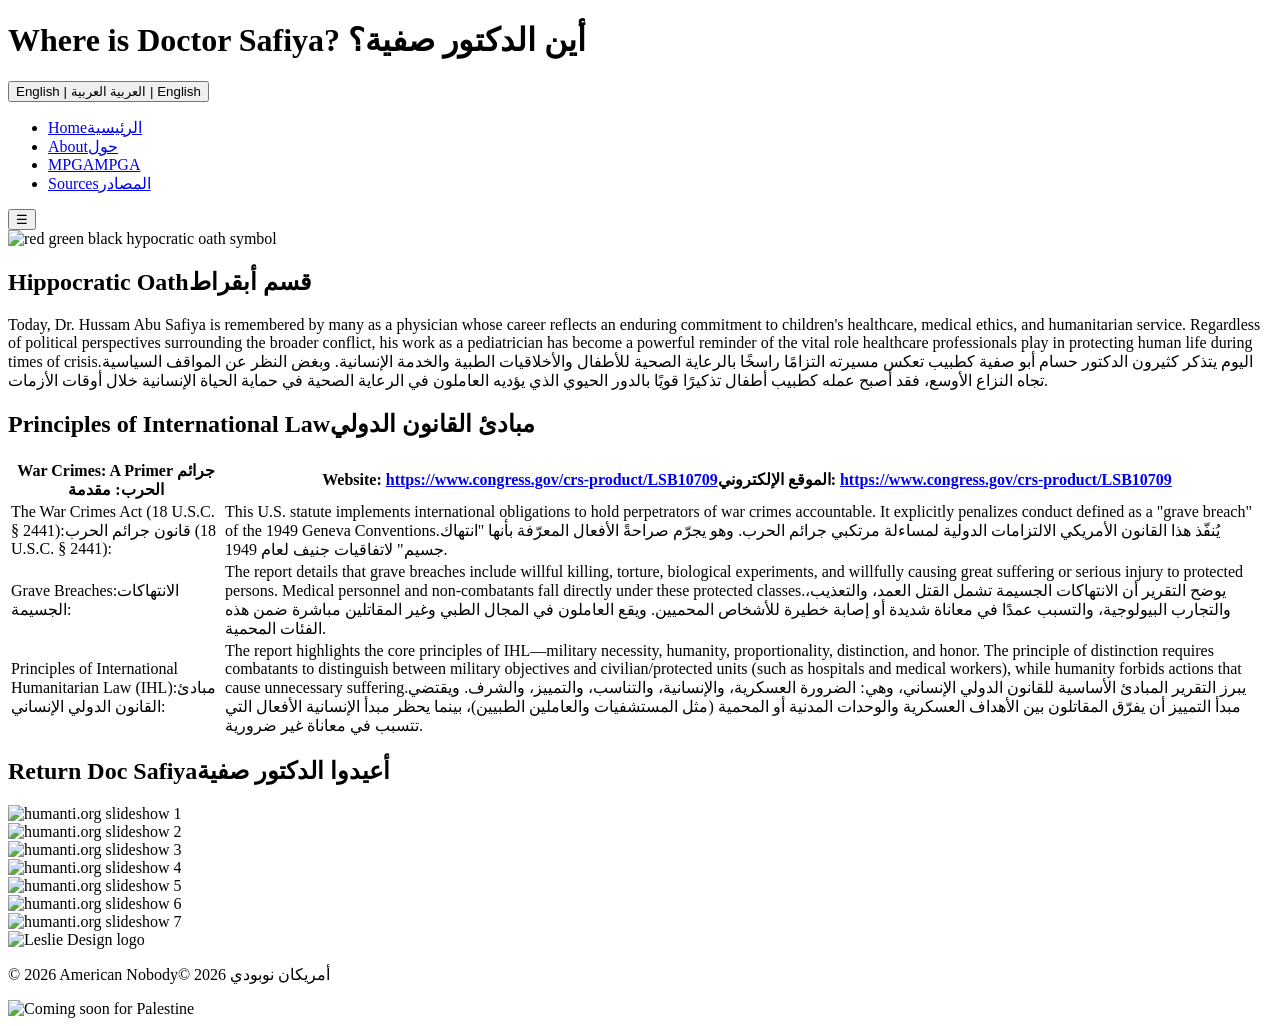
==== hobby.html @ 0770b1d5 "Create hobby.html adding hobby" ====
<!--Author: Leslie Brockman
    Date: O7/27/2026
    Biosite Hobby Page-->

<!DOCTYPE html> 
<html lang="en">
<head>
    <meta charset="UTF-8">
    <meta name="viewport" content="width=device-width, initial-scale=1.0">
    <title>Biosite-Hobby</title>
    <link rel="stylesheet" href="https://fonts.googleapis.com/css2?family=Amiri:wght@400;700&family=Merriweather:wght@400;700;900&family=Source+Sans+3:wght@300;400;600;700&display=swap">
    <link rel="stylesheet" href="styles/styles.css">
    <script src="js/main.js" defer></script>
</head>

<body>
<!-- Nav a links will be styled as buttons in the CSS -->
<header>
    <h1>
        <span class="lang-en">Where is Doctor Safiya?</span>
        <span class="lang-ar hidden">أين الدكتور صفية؟</span>
    </h1>
<!--This is the bilingual toggle button that will be used to switch between English and Arabic, js will be added for functionality-->
    <div class="language-toggle">
                <button id="lang-toggle" class="lang-toggle" aria-label="Toggle language" data-label-en="Toggle language" data-label-ar="تبديل اللغة">
                    <span class="lang-en">English | العربية</span>
                    <span class="lang-ar hidden">العربية | English</span>
                </button>
    </div>
    <nav>
        <ul class ="link-nav">
            <li><a class="active" href="index.html"><span class="lang-en">Home</span><span class="lang-ar hidden">الرئيسية</span></a></li>
            <li><a href="about.html"><span class="lang-en">About</span><span class="lang-ar hidden">حول</span></a></li>
            <li><a href="https://american-nobody999.github.io/One-match"><span class="lang-en">MPGA</span><span class="lang-ar hidden">MPGA</span></a></li>
            <li><a href="hobby.html"><span class="lang-en">Sources</span><span class="lang-ar hidden">المصادر</span></a></li>
        </ul>
<!-- Hamburger for Mobile DO NOT TOUCH THIS!!!!! EVER!-->
            <button id="menu-toggle" class="menu-toggle" aria-label="Toggle navigation" data-label-en="Toggle navigation" data-label-ar="تبديل التنقل" aria-expanded="false">
                ☰
            </button>
    </nav>
</header>
<main>
    <section class="main-content">
        <div class="hero-image">
            <img src="images/14.png" alt="red green black hypocratic oath symbol">
        </div>
        <div class="main-text">
            <h2><span class="lang-en">Hippocratic Oath</span><span class="lang-ar hidden">قسم أبقراط</span></h2>
            <p><span class="lang-en">Today, Dr. Hussam Abu Safiya is remembered by many as a physician whose career reflects an enduring commitment to children's healthcare, medical ethics, and humanitarian service. Regardless of political perspectives surrounding the broader conflict, his work as a pediatrician has become a powerful reminder of the vital role healthcare professionals play in protecting human life during times of crisis.</span><span class="lang-ar hidden">اليوم يتذكر كثيرون الدكتور حسام أبو صفية كطبيب تعكس مسيرته التزامًا راسخًا بالرعاية الصحية للأطفال والأخلاقيات الطبية والخدمة الإنسانية. وبغض النظر عن المواقف السياسية تجاه النزاع الأوسع، فقد أصبح عمله كطبيب أطفال تذكيرًا قويًا بالدور الحيوي الذي يؤديه العاملون في الرعاية الصحية في حماية الحياة الإنسانية خلال أوقات الأزمات.</span></p>
        </div>
    </section>
 <section class="hobby-table">
    <h2><span class="lang-en">Principles of International Law</span><span class="lang-ar hidden">مبادئ القانون الدولي</span></h2>
    <table>
        <tr>
            <th><span class="lang-en">War Crimes: A Primer </span><span class="lang-ar hidden">جرائم الحرب: مقدمة</span></th>
            <th><span class="lang-en">Website: <a href="https://www.congress.gov/crs-product/LSB10709" target="_blank" rel="noopener noreferrer">https://www.congress.gov/crs-product/LSB10709</a></span><span class="lang-ar hidden">الموقع الإلكتروني: <a href="https://www.congress.gov/crs-product/LSB10709" target="_blank" rel="noopener noreferrer">https://www.congress.gov/crs-product/LSB10709</a></span></th>
        </tr>
        <tr>
            <td><span class="lang-en">The War Crimes Act (18 U.S.C. § 2441):</span><span class="lang-ar hidden">قانون جرائم الحرب (18 U.S.C. § 2441):</span></td>
            <td>
                    <span class="lang-en">This U.S. statute implements international obligations to hold perpetrators of war crimes accountable. It explicitly penalizes conduct defined as a "grave breach" of the 1949 Geneva Conventions.</span><span class="lang-ar hidden">يُنفّذ هذا القانون الأمريكي الالتزامات الدولية لمساءلة مرتكبي جرائم الحرب. وهو يجرّم صراحةً الأفعال المعرّفة بأنها "انتهاك جسيم" لاتفاقيات جنيف لعام 1949.</span>
            </td>
        </tr>
        <tr>
            <td><span class="lang-en">Grave Breaches:</span><span class="lang-ar hidden">الانتهاكات الجسيمة:</span></td>
            <td>
                
                    <span class="lang-en">The report details that grave breaches include willful killing, torture, biological experiments, and willfully causing great suffering or serious injury to protected persons. Medical personnel and non-combatants fall directly under these protected classes.</span><span class="lang-ar hidden">يوضح التقرير أن الانتهاكات الجسيمة تشمل القتل العمد، والتعذيب، والتجارب البيولوجية، والتسبب عمدًا في معاناة شديدة أو إصابة خطيرة للأشخاص المحميين. ويقع العاملون في المجال الطبي وغير المقاتلين مباشرة ضمن هذه الفئات المحمية.</span>
            </td>
        </tr>
         <tr>
            <td><span class="lang-en">Principles of International Humanitarian Law (IHL):</span><span class="lang-ar hidden">مبادئ القانون الدولي الإنساني:</span></td>
            <td>
                
                    <span class="lang-en">The report highlights the core principles of IHL—military necessity, humanity, proportionality, distinction, and honor. The principle of distinction requires combatants to distinguish between military objectives and civilian/protected units (such as hospitals and medical workers), while humanity forbids actions that cause unnecessary suffering.</span><span class="lang-ar hidden">يبرز التقرير المبادئ الأساسية للقانون الدولي الإنساني، وهي: الضرورة العسكرية، والإنسانية، والتناسب، والتمييز، والشرف. ويقتضي مبدأ التمييز أن يفرّق المقاتلون بين الأهداف العسكرية والوحدات المدنية أو المحمية (مثل المستشفيات والعاملين الطبيين)، بينما يحظر مبدأ الإنسانية الأفعال التي تتسبب في معاناة غير ضرورية.</span>
            </td>
        </tr>
    </table>
</section>
<section class="gallery-content">
    <h2><span class="lang-en">Return Doc Safiya</span><span class="lang-ar hidden">أعيدوا الدكتور صفية</span></h2>
    <div class="scrolling-gallery">
        <div class="gallery-item">
            <img src="images/15.jpg" alt="humanti.org slideshow 1">
        </div>
        <div class="gallery-item">
            <img src="images/16.jpg" alt="humanti.org slideshow 2">
        </div>
        <div class="gallery-item">
            <img src="images/17.jpg" alt="humanti.org slideshow 3">
        </div>
        <div class="gallery-item">
            <img src="images/18.jpg" alt="humanti.org slideshow 4">
        </div>
        <div class="gallery-item">
            <img src="images/19.jpg" alt="humanti.org slideshow 5">
        </div>
        <div class="gallery-item">
            <img src="images/20.jpg" alt="humanti.org slideshow 6">
        </div>
        <div class="gallery-item">
            <img src="images/21.jpg" alt="humanti.org slideshow 7">
        </div>
    </div>
</section>


</main>

<footer>
    <div class="footer-content">
<!--This is the Leslie Design logo-->
    <img src="images/24.png" alt="Leslie Design logo">
    <p><span class="lang-en">&copy; 2026 American Nobody</span><span class="lang-ar hidden">&copy; 2026 أمريكان نوبودي</span></p>
    <img src="images/25.jpg" alt="Coming soon for Palestine">
    </div>
</footer>


</body>
</html>
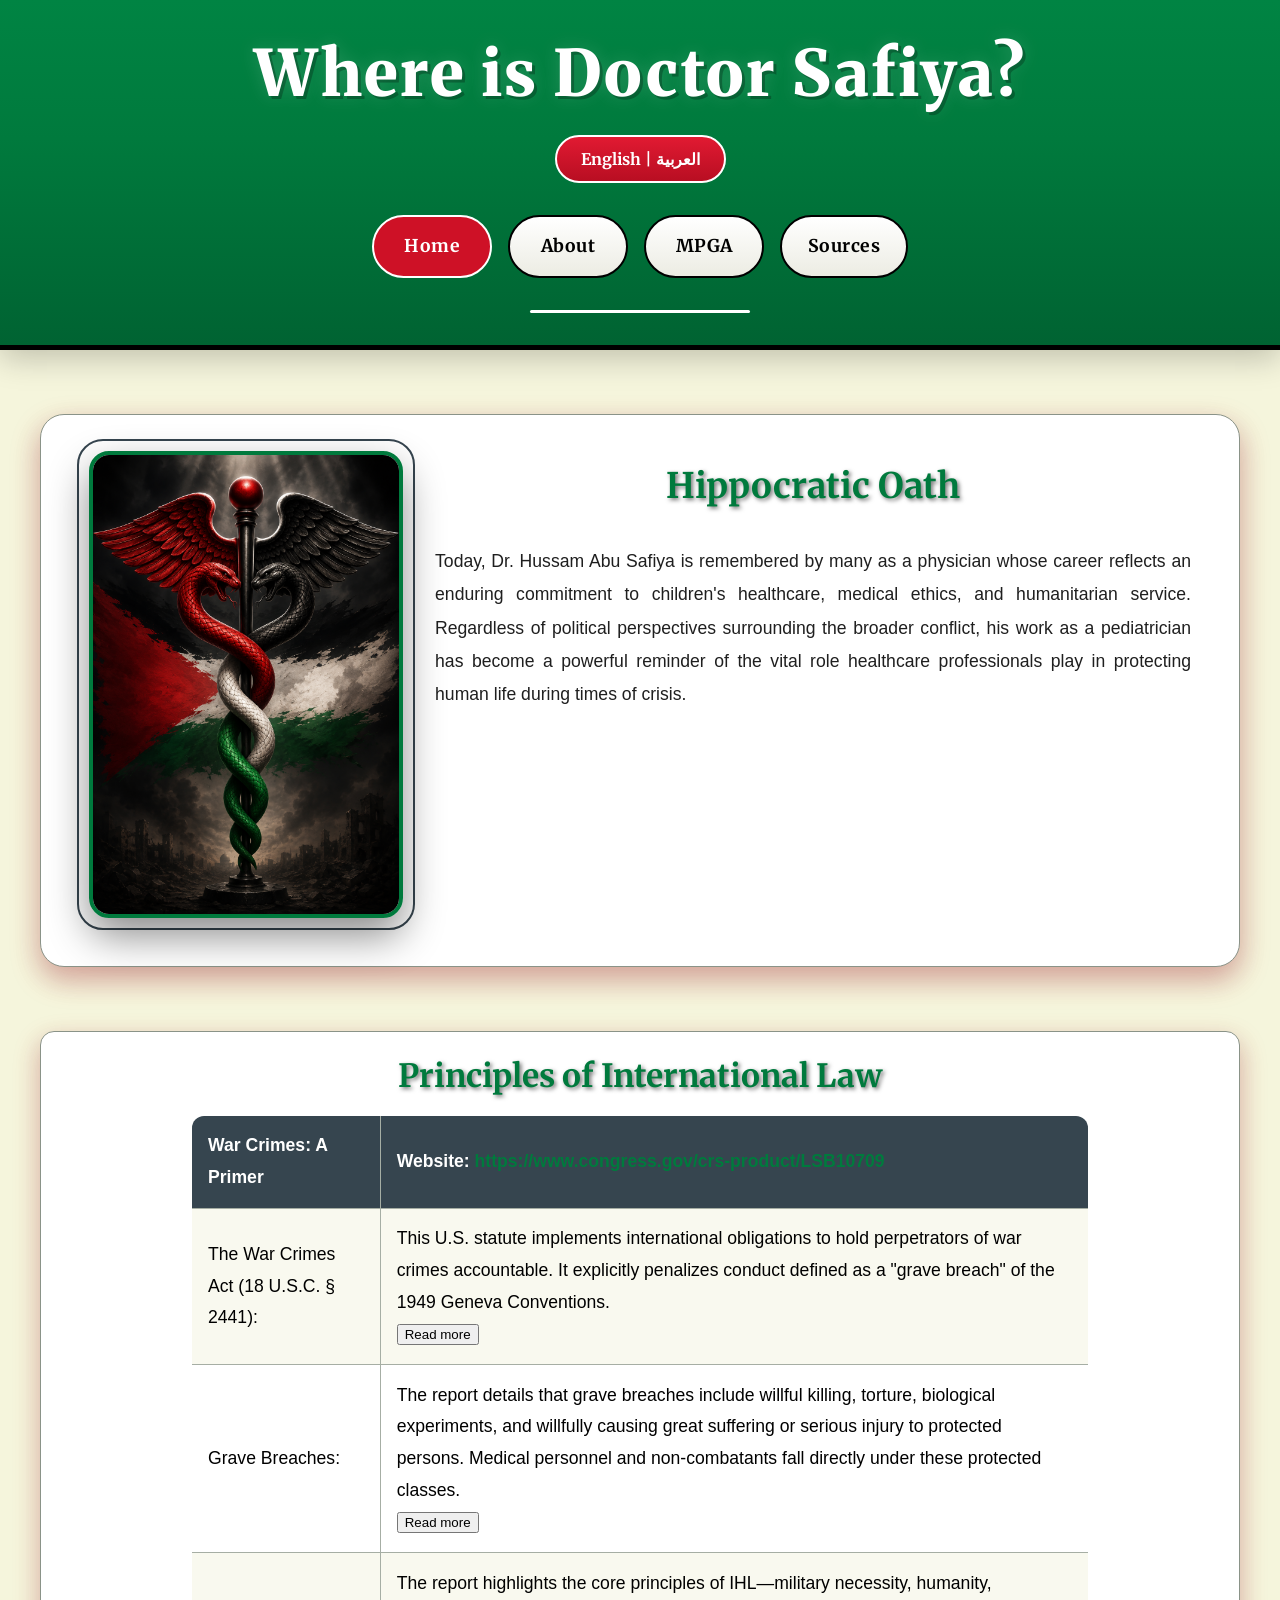
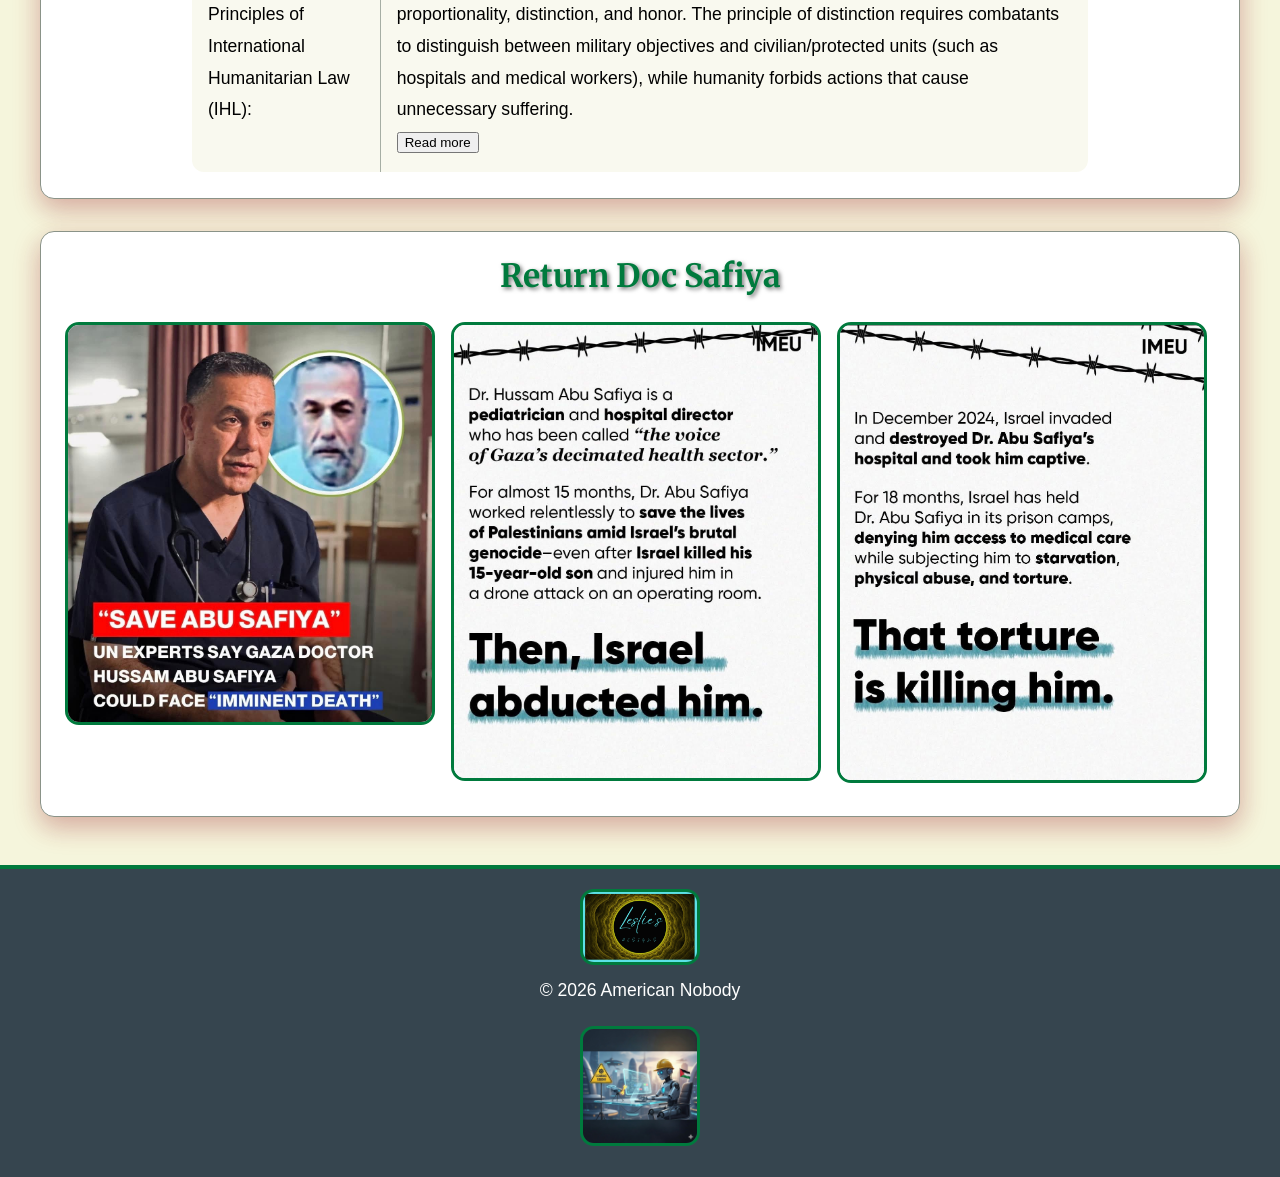
==== commit dd6f3d3f: "Update hobby.html adding table names" ====
--- a/hobby.html
+++ b/hobby.html
@@ -1,4 +1,4 @@
-<!--Author: Leslie Brockman
+<!--Author:Leslie Brockman
     Date: O7/27/2026
     Biosite Hobby Page-->
 
@@ -14,13 +14,13 @@
 </head>
 
 <body>
-<!-- Nav a links will be styled as buttons in the CSS -->
+<!-- Nav a links will be styled as buttons in the css-->
 <header>
     <h1>
         <span class="lang-en">Where is Doctor Safiya?</span>
         <span class="lang-ar hidden">أين الدكتور صفية؟</span>
     </h1>
-<!--This is the bilingual toggle button that will be used to switch between English and Arabic, js will be added for functionality-->
+<!--this is the bilingual toggle button that will be used to switch between English and Arabic, js will be added for functionality-->
     <div class="language-toggle">
                 <button id="lang-toggle" class="lang-toggle" aria-label="Toggle language" data-label-en="Toggle language" data-label-ar="تبديل اللغة">
                     <span class="lang-en">English | العربية</span>
@@ -34,7 +34,7 @@
             <li><a href="https://american-nobody999.github.io/One-match"><span class="lang-en">MPGA</span><span class="lang-ar hidden">MPGA</span></a></li>
             <li><a href="hobby.html"><span class="lang-en">Sources</span><span class="lang-ar hidden">المصادر</span></a></li>
         </ul>
-<!-- Hamburger for Mobile DO NOT TOUCH THIS!!!!! EVER!-->
+<!-- Hamburger for MobileDO NOT TOUCH THIS!!!!! EVER!-->
             <button id="menu-toggle" class="menu-toggle" aria-label="Toggle navigation" data-label-en="Toggle navigation" data-label-ar="تبديل التنقل" aria-expanded="false">
                 ☰
             </button>
@@ -60,24 +60,53 @@
         <tr>
             <td><span class="lang-en">The War Crimes Act (18 U.S.C. § 2441):</span><span class="lang-ar hidden">قانون جرائم الحرب (18 U.S.C. § 2441):</span></td>
             <td>
+                <div class="table-cell-copy is-collapsed" data-read-more-cell>
                     <span class="lang-en">This U.S. statute implements international obligations to hold perpetrators of war crimes accountable. It explicitly penalizes conduct defined as a "grave breach" of the 1949 Geneva Conventions.</span><span class="lang-ar hidden">يُنفّذ هذا القانون الأمريكي الالتزامات الدولية لمساءلة مرتكبي جرائم الحرب. وهو يجرّم صراحةً الأفعال المعرّفة بأنها "انتهاك جسيم" لاتفاقيات جنيف لعام 1949.</span>
+                </div>
+                <button class="table-read-more" type="button" data-read-more-toggle data-more-en="Read more" data-less-en="Show less" data-more-ar="اقرأ المزيد" data-less-ar="عرض أقل" aria-expanded="false">Read more</button>
             </td>
         </tr>
         <tr>
             <td><span class="lang-en">Grave Breaches:</span><span class="lang-ar hidden">الانتهاكات الجسيمة:</span></td>
             <td>
-                
+                <div class="table-cell-copy is-collapsed" data-read-more-cell>
                     <span class="lang-en">The report details that grave breaches include willful killing, torture, biological experiments, and willfully causing great suffering or serious injury to protected persons. Medical personnel and non-combatants fall directly under these protected classes.</span><span class="lang-ar hidden">يوضح التقرير أن الانتهاكات الجسيمة تشمل القتل العمد، والتعذيب، والتجارب البيولوجية، والتسبب عمدًا في معاناة شديدة أو إصابة خطيرة للأشخاص المحميين. ويقع العاملون في المجال الطبي وغير المقاتلين مباشرة ضمن هذه الفئات المحمية.</span>
+                </div>
+                <button class="table-read-more" type="button" data-read-more-toggle data-more-en="Read more" data-less-en="Show less" data-more-ar="اقرأ المزيد" data-less-ar="عرض أقل" aria-expanded="false">Read more</button>
             </td>
         </tr>
          <tr>
             <td><span class="lang-en">Principles of International Humanitarian Law (IHL):</span><span class="lang-ar hidden">مبادئ القانون الدولي الإنساني:</span></td>
             <td>
-                
+                <div class="table-cell-copy is-collapsed" data-read-more-cell>
                     <span class="lang-en">The report highlights the core principles of IHL—military necessity, humanity, proportionality, distinction, and honor. The principle of distinction requires combatants to distinguish between military objectives and civilian/protected units (such as hospitals and medical workers), while humanity forbids actions that cause unnecessary suffering.</span><span class="lang-ar hidden">يبرز التقرير المبادئ الأساسية للقانون الدولي الإنساني، وهي: الضرورة العسكرية، والإنسانية، والتناسب، والتمييز، والشرف. ويقتضي مبدأ التمييز أن يفرّق المقاتلون بين الأهداف العسكرية والوحدات المدنية أو المحمية (مثل المستشفيات والعاملين الطبيين)، بينما يحظر مبدأ الإنسانية الأفعال التي تتسبب في معاناة غير ضرورية.</span>
+                </div>
+                <button class="table-read-more" type="button" data-read-more-toggle data-more-en="Read more" data-less-en="Show less" data-more-ar="اقرأ المزيد" data-less-ar="عرض أقل" aria-expanded="false">Read more</button>
             </td>
         </tr>
     </table>
+    <ul class="hobby-mobile-list">
+        <li>
+            <strong><span class="lang-en">War Crimes: A Primer</span><span class="lang-ar hidden">جرائم الحرب: مقدمة</span></strong>
+            <span class="lang-en">Website: <a href="https://www.congress.gov/crs-product/LSB10709" target="_blank" rel="noopener noreferrer">https://www.congress.gov/crs-product/LSB10709</a></span>
+            <span class="lang-ar hidden">الموقع الإلكتروني: <a href="https://www.congress.gov/crs-product/LSB10709" target="_blank" rel="noopener noreferrer">https://www.congress.gov/crs-product/LSB10709</a></span>
+        </li>
+        <li>
+            <strong><span class="lang-en">The War Crimes Act (18 U.S.C. § 2441)</span><span class="lang-ar hidden">قانون جرائم الحرب (18 U.S.C. § 2441)</span></strong>
+            <span class="lang-en">This U.S. statute implements international obligations to hold perpetrators of war crimes accountable and penalizes conduct defined as a grave breach of the 1949 Geneva Conventions.</span>
+            <span class="lang-ar hidden">يُنفّذ هذا القانون الأمريكي الالتزامات الدولية لمساءلة مرتكبي جرائم الحرب، ويُجرّم الأفعال المعرّفة كـ "انتهاكات جسيمة" لاتفاقيات جنيف لعام 1949.</span>
+        </li>
+        <li>
+            <strong><span class="lang-en">Grave Breaches</span><span class="lang-ar hidden">الانتهاكات الجسيمة</span></strong>
+            <span class="lang-en">The report lists willful killing, torture, biological experiments, and causing severe suffering or serious injury to protected persons, including medical staff and non-combatants.</span>
+            <span class="lang-ar hidden">يسرد التقرير القتل العمد، والتعذيب، والتجارب البيولوجية، والتسبب في معاناة شديدة أو إصابة خطيرة للأشخاص المحميين، بما في ذلك الطواقم الطبية وغير المقاتلين.</span>
+        </li>
+        <li>
+            <strong><span class="lang-en">Principles of International Humanitarian Law (IHL)</span><span class="lang-ar hidden">مبادئ القانون الدولي الإنساني</span></strong>
+            <span class="lang-en">Core principles include military necessity, humanity, proportionality, distinction, and honor, with clear protection for civilians and medical units.</span>
+            <span class="lang-ar hidden">تشمل المبادئ الأساسية الضرورة العسكرية والإنسانية والتناسب والتمييز والشرف، مع حماية واضحة للمدنيين والوحدات الطبية.</span>
+        </li>
+    </ul>
 </section>
 <section class="gallery-content">
     <h2><span class="lang-en">Return Doc Safiya</span><span class="lang-ar hidden">أعيدوا الدكتور صفية</span></h2>
--- a/styles/styles.css
+++ b/styles/styles.css
@@ -0,0 +1,851 @@
+/*======================================
+    STYLESHEET
+    Author:Leslie Brockman
+    Date: O7/27/2026
+    Biosite Styles Page
+    Inspirtational Song: I'll make a man out you--Samuel Kim
+    Still Here.
+======================================*/
+
+@import url('https://fonts.googleapis.com/css2?family=Amiri:wght@400;700&family=Merriweather:wght@400;700;900&family=Source+Sans+3:wght@300;400;600;700&display=swap');
+
+/*======================================
+    1. CSS Reset
+======================================*/
+*,
+*::before,
+*::after {
+    box-sizing: border-box;
+}
+
+html {
+    scroll-behavior: smooth;
+}
+
+body,
+h1,
+h2,
+h3,
+h4,
+p,
+ul,
+ol {
+    margin: 0;
+    padding: 0;
+}
+
+/*======================================
+    2. Variables
+======================================*/
+:root {
+    /* DESIGN SYSTEM:Phase 1 - Colors, Typography & Spacing*/
+    /*Global designs for pages with industry standards*/
+    --deep-green: #007A3D;
+    --black: #000000;
+    --white: #FFFFFF;
+    --cherry-red: #CE1126;
+    --warm-cream: #F5F5DC;
+    --charcoal-gray: #36454F;
+
+    --bg-color: var(--warm-cream);
+    --surface-color: var(--white);
+    --surface-light: #F9F9EF;
+
+    --text-primary: var(--black);
+    --text-secondary: #1F1F1F;
+
+    --palestine-red: var(--cherry-red);
+    --palestine-green: var(--deep-green);
+    --accent-gold: var(--charcoal-gray);
+
+    --border-color: #8A9388;
+
+    --shadow-light: rgba(0, 0, 0, 0.1);
+    --shadow-dark: rgba(0, 0, 0, 0.22);
+
+    /*==========================
+        Typography
+    ==========================*/
+    --heading-font: "Merriweather", serif;
+    --body-font: "Source Sans Pro", sans-serif;
+    --nav-font: "Merriweather", serif;
+    --arabic-font: "Amiri", serif;
+
+    /*==========================
+        Font Sizes
+    ==========================*/
+    --fs-display: 3rem;
+    --fs-h1: 2.5rem;
+    --fs-h2: 2rem;
+    --fs-h3: 1.5rem;
+
+    --fs-body: 1.1rem;
+    --fs-small: 0.95rem;
+
+    /*==========================
+        Spacing
+    ==========================*/
+    --space-xs: 0.5rem;
+    --space-sm: 1rem;
+    --space-md: 2rem;
+    --space-lg: 3rem;
+    --space-xl: 5rem;
+
+    /*==========================
+        Rounded Corners
+    ==========================*/
+    --radius-sm: 8px;
+    --radius-md: 14px;
+    --radius-lg: 24px;
+}
+
+/*======================================
+    3. Utilities
+======================================*/
+.hidden {
+    display: none !important;
+}
+
+.text-center {
+    text-align: center;
+}
+
+/*======================================
+    4. Typography
+======================================*/
+h1,
+h2,
+h3,
+h4 {
+    font-family: var(--heading-font);
+    color: var(--text-primary);
+    font-weight: 700;
+    line-height: 1.3;
+}
+
+h1 {
+    font-size: var(--fs-h1);
+    color: var(--white);
+    text-shadow: 2px 2px 0 rgba(0, 0, 0, 0.3);
+}
+
+h2 {
+    font-size: var(--fs-h2);
+    margin-bottom: 1rem;
+    text-align: center;
+    text-shadow: 2px 2px 4px rgba(0, 0, 0, 0.55);
+}
+
+p {
+    color: var(--text-secondary);
+    margin-bottom: 1.2rem;
+}
+
+/*Arabic styles for typography*/
+.lang-ar {
+    font-family: var(--arabic-font);
+    direction: rtl;
+}
+
+/*======================================
+    5. Layout
+======================================*/
+body {
+    background: var(--bg-color);
+    color: var(--text-primary);
+    font-family: var(--body-font);
+    font-size: var(--fs-body);
+    line-height: 1.8;
+    min-height: 100vh;
+    margin: 0;
+    overflow-x: hidden;
+}
+
+/*Links*/
+a {
+    color: var(--palestine-green);
+    transition: 0.25s ease;
+}
+
+a:hover {
+    color: var(--palestine-red);
+}
+
+/*======================================
+    Components
+======================================*/
+/* Language Toggle Container */
+.language-toggle {
+    margin-top: 1.25rem;
+}
+
+/*======================================
+    Header
+======================================*/
+header {
+    position: relative;
+    background: linear-gradient(180deg, #008443 0%, #007A3D 40%, #006332 100%);
+    border-bottom: 5px solid var(--black);
+    box-shadow: 0 8px 30px var(--shadow-dark);
+    padding: var(--space-md) var(--space-lg);
+    text-align: center;
+}
+
+/* Main Title:
+The clamp() function automatically scales the title between mobile and desktop.*/
+header h1 {
+    margin: 0;
+    font-size: clamp(2.3rem, 5vw, 4rem);
+    letter-spacing: 2px;
+    font-weight: 900;
+    color: var(--white);
+    text-shadow: 3px 3px 0 rgba(0, 0, 0, 0.25), 0 0 18px rgba(255, 255, 255, 0.15);
+}
+
+/*======================================
+    Navigation
+======================================*/
+.link-nav {
+    list-style: none;
+    display: flex;
+    justify-content: center;
+    gap: 1rem;
+    margin-top: 2rem;
+    padding: 0;
+}
+
+header::after {
+    content: "";
+    display: block;
+    width: 220px;
+    height: 3px;
+    margin: 2rem auto 0;
+    background: var(--white);
+    border-radius: 100px;
+}
+
+/*======================================
+    Hero
+======================================*/
+/* Main Hero Container */
+.main-content {
+    display: flex;
+    align-items: flex-start;
+    gap: 3rem;
+    margin: 4rem auto;
+    padding: 3rem;
+    background: var(--surface-color);
+    border: 1px solid var(--border-color);
+    border-radius: var(--radius-lg);
+    box-shadow: 0 12px 30px rgba(206, 17, 38, 0.28), 0 12px 28px rgba(0, 0, 0, 0.12);
+}
+
+.hero-image {
+    flex: 0 0 340px;
+    padding: 0;
+    position: relative;
+}
+
+.hero-image-home {
+    padding-top: 1.25rem;
+}
+
+.hero-image img {
+    width: 100%;
+    display: block;
+    border-radius: 20px;
+    border: 4px solid var(--palestine-green);
+    box-shadow: 0 18px 40px rgba(0, 0, 0, 0.45);
+    transition: transform 0.35s ease, box-shadow 0.35s ease;
+    position: relative;
+    z-index: 1;
+}
+
+.hero-image img:hover {
+    transform: scale(1.03);
+    box-shadow: 0 25px 55px rgba(0, 0, 0, 0.55);
+}
+
+.hero-caption {
+    margin-top: 0.75rem;
+    margin-bottom: 0;
+    text-align: center;
+    font-size: 1.9rem;
+    font-style: italic;
+    color: var(--text-secondary);
+}
+
+.main-text {
+    flex: 1;
+}
+
+.main-text h2 {
+    margin-top: 0;
+    margin-bottom: 1.5rem;
+    font-size: 2.2rem;
+    color: var(--palestine-green);
+    position: relative;
+    padding-bottom: 0.75rem;
+}
+
+.main-text p {
+    font-size: 1.1rem;
+    line-height: 1.9;
+    color: var(--text-secondary);
+    text-align: justify;
+    margin-bottom: 1.5rem;
+}
+
+.hero-image::before {
+    content: "";
+    position: absolute;
+    inset: -12px;
+    border: 2px solid var(--charcoal-gray);
+    border-radius: 26px;
+    z-index: 0;
+}
+
+/*======================================
+    Gallery
+======================================*/
+.scrolling-gallery {
+    display: flex;
+    gap: 1rem;
+    overflow-x: auto;
+    overflow-y: hidden;
+    scroll-behavior: smooth;
+    padding: 0.5rem 0.25rem;
+    cursor: grab;
+    -webkit-overflow-scrolling: touch;
+}
+
+.scrolling-gallery.is-dragging {
+    cursor: grabbing;
+    user-select: none;
+}
+
+.gallery-item {
+    flex: 0 0 calc((100% - 2rem) / 3);
+}
+
+.gallery-item img {
+    display: block;
+    width: 100%;
+    max-width: 100%;
+    height: auto;
+    border: 3px solid var(--palestine-green);
+    border-radius: 14px;
+}
+
+/*======================================
+    Cards
+======================================*/
+.gallery-content,
+.action-items,
+.hobby-table {
+    margin: 2rem auto;
+    padding: 1.5rem;
+    background: var(--surface-color);
+    border: 1px solid var(--border-color);
+    border-radius: var(--radius-md);
+    box-shadow: 0 10px 28px rgba(206, 17, 38, 0.24), 0 10px 24px var(--shadow-light);
+}
+
+/* Requirement 8 callout: using :is() pseudo-class to simplify grouped selectors. */
+:is(.gallery-content, .action-items, .hobby-table) h2 {
+    color: var(--palestine-green);
+}
+
+.hobby-mobile-list {
+    display: none;
+    list-style: none;
+    margin: 1rem 0 0;
+    padding: 0;
+    border-radius: var(--radius-sm);
+    overflow: hidden;
+}
+
+.hobby-mobile-list li {
+    padding: 0.9rem 1rem;
+    border: 1px solid #A6AEA4;
+}
+
+.hobby-mobile-list li:nth-child(odd) {
+    background: var(--surface-light);
+}
+
+.hobby-mobile-list li:nth-child(even) {
+    background: var(--white);
+}
+
+.hobby-mobile-list strong {
+    display: block;
+    margin-bottom: 0.35rem;
+    color: var(--charcoal-gray);
+}
+
+.action-list {
+    list-style: none;
+    margin: 0;
+    padding: 0;
+    display: flex;
+    flex-direction: column;
+    width: 100%;
+    justify-content: center;
+    align-items: center;
+    gap: 0.75rem;
+    flex-wrap: nowrap;
+}
+
+.action-list li {
+    list-style: none;
+    display: block;
+    flex: 0 0 auto;
+}
+
+.action-list img {
+    display: block;
+    width: 180px;
+    height: 120px;
+    object-fit: cover;
+    border: 3px solid var(--charcoal-gray);
+    border-radius: 14px;
+    transition: transform 0.25s ease, box-shadow 0.25s ease;
+}
+
+.action-list li:hover img,
+.action-list li:focus-within img {
+    transform: scale(2);
+    box-shadow: 0 12px 24px rgba(0, 0, 0, 0.25);
+    z-index: 2;
+}
+
+/*======================================
+    Buttons
+======================================*/
+/* Navigation Buttons */
+.link-nav a {
+    display: inline-block;
+    font-family: var(--nav-font);
+    min-width: 120px;
+    padding: 0.85rem 1.6rem;
+    text-decoration: none;
+    color: var(--black);
+    background: linear-gradient(180deg, #FFFFFF, #ECECE3);
+    border: 2px solid var(--black);
+    border-radius: 40px;
+    font-weight: 700;
+    letter-spacing: 0.5px;
+    transition: all 0.3s ease;
+}
+
+.link-nav a:hover {
+    background: var(--palestine-red);
+    border-color: var(--white);
+    color: var(--white);
+    transform: translateY(-4px);
+    box-shadow: 0 10px 25px rgba(0, 0, 0, 0.35);
+}
+
+/* Active Navigation Button: <a class="active" href="index.html">Home</a> needs to be added */
+.link-nav a.active {
+    background: var(--palestine-red);
+    border-color: var(--white);
+    color: white;
+}
+
+.lang-toggle {
+    font-family: var(--nav-font);
+    background: linear-gradient(180deg, #E11A32, #B80E22);
+    color: var(--white);
+    border: 2px solid var(--white);
+    border-radius: 40px;
+    padding: 0.75rem 1.5rem;
+    font-weight: 700;
+    font-size: 1rem;
+    cursor: pointer;
+    transition: all 0.35s ease;
+}
+
+.lang-toggle:hover {
+    transform: translateY(-3px);
+    background: var(--white);
+    color: var(--black);
+    border-color: var(--cherry-red);
+    box-shadow: 0 12px 24px rgba(0, 0, 0, 0.2);
+}
+
+.menu-toggle {
+    font-family: var(--nav-font);
+    display: none;
+    padding: 0.5rem 0.85rem;
+    border: 1px solid var(--white);
+    border-radius: 999px;
+    background: var(--cherry-red);
+    color: var(--white);
+    font-weight: 700;
+    cursor: pointer;
+}
+
+/*======================================
+    Tables
+======================================*/
+.hobby-table table {
+    width: min(100%, 900px);
+    margin: 1rem auto 0;
+    border-collapse: collapse;
+    background: var(--white);
+    color: var(--black);
+    border: 2px solid var(--charcoal-gray);
+    border-radius: 14px;
+    overflow: hidden;
+}
+
+.hobby-table th,
+.hobby-table td {
+    padding: 0.9rem 1rem;
+    border: 1px solid #A6AEA4;
+    text-align: left;
+}
+
+.hobby-table th {
+    background: var(--charcoal-gray);
+    color: var(--white);
+}
+
+.hobby-table tr:nth-child(even) td {
+    background: var(--surface-light);
+}
+
+.hobby-table a {
+    color: var(--palestine-green);
+    text-decoration: none;
+    font-weight: 700;
+}
+
+.hobby-table a:hover,
+/* Requirement 8 callout: using :focus-visible pseudo-class for keyboard accessibility. */
+.hobby-table a:focus-visible {
+    color: var(--palestine-red);
+    text-decoration: underline;
+}
+
+/*======================================
+    Footer
+======================================*/
+footer {
+    margin-top: 3rem;
+    border-top: 4px solid var(--palestine-green);
+    background: var(--charcoal-gray);
+    padding: 1.25rem;
+    text-align: center;
+    color: var(--white);
+}
+
+.footer-content p {
+    color: var(--white);
+}
+
+.footer-content img {
+    width: 120px;
+    max-width: 100%;
+    height: auto;
+    border: 3px solid var(--palestine-green);
+    border-radius: 14px;
+}
+
+/*======================================
+    Animations
+======================================*/
+/* Transitions and hover effects are defined inline with their components. */
+
+/*======================================
+    Media Queries
+======================================*/
+/* ============================== */
+/* Large Desktop Media Query      */
+/* 1440px and up                  */
+/* ============================== */
+@media (min-width: 1440px) {
+    body {
+        background: linear-gradient(180deg, #F5F5DC 0%, #ECF4E8 48%, #F5F5DC 100%);
+    }
+
+    main {
+        max-width: 1320px;
+        margin: 0 auto;
+    }
+
+    .gallery-item {
+        flex: 0 0 calc((100% - 2rem) / 3);
+    }
+
+    .action-list img {
+        width: 720px;
+        height: 480px;
+        max-width: none;
+    }
+}
+
+/* ============================== */
+/* Desktop Media Query            */
+/* 1024px to 1439px               */
+/* ============================== */
+@media (min-width: 1024px) and (max-width: 1439px) {
+    main {
+        max-width: 1200px;
+        margin: 0 auto;
+    }
+
+    .main-content {
+        display: flex;
+        align-items: flex-start;
+        gap: 2rem;
+    }
+
+    .hero-image {
+        flex: 0 0 28.5%;
+        margin-top: -0.75rem;
+    }
+
+    .main-text {
+        flex: 1;
+    }
+
+    .action-list img {
+        width: 720px;
+        height: 480px;
+        max-width: none;
+    }
+
+    .gallery-item {
+        flex: 0 0 calc((100% - 2rem) / 3);
+    }
+}
+
+/* ============================== */
+/* Tablet Media Query             */
+/* 768px to 1023px                */
+/* ============================== */
+@media (min-width: 768px) and (max-width: 1023px) {
+    div {
+        margin-left: auto;
+        margin-right: auto;
+    }
+
+    .menu-toggle {
+        display: inline-block;
+        margin-top: 0.5rem;
+    }
+
+    .link-nav {
+        display: none;
+        width: 100%;
+        flex-direction: column;
+        align-items: center;
+        margin-top: 0.75rem;
+    }
+
+    nav.is-open .link-nav {
+        display: flex;
+    }
+
+    .gallery-item {
+        flex: 0 0 calc((100% - 1rem) / 2);
+    }
+
+    .action-list {
+        justify-content: flex-start;
+    }
+}
+
+/* ============================== */
+/* Mobile Media Query             */
+/* 767px and below                */
+/* ============================== */
+@media (max-width: 767px) {
+    div {
+        margin-left: auto;
+        margin-right: auto;
+    }
+
+    .menu-toggle {
+        display: inline-block;
+        margin-top: 0.5rem;
+    }
+
+    .link-nav {
+        display: none;
+        width: 100%;
+        flex-direction: column;
+        align-items: center;
+        margin-top: 0.75rem;
+    }
+
+    nav.is-open .link-nav {
+        display: flex;
+    }
+
+    .gallery-content,
+    .action-items {
+        display: block;
+        width: 100%;
+    }
+
+    .hobby-table {
+        padding: 1rem;
+    }
+
+    .hobby-table table {
+        display: none;
+    }
+
+    .hobby-mobile-list {
+        display: block;
+        margin: 0.75rem 0 0;
+    }
+
+    .hobby-mobile-list li {
+        padding: 1rem;
+        margin-bottom: 0.75rem;
+        border-radius: 10px;
+    }
+
+    .gallery-item {
+        flex: 0 0 100%;
+    }
+
+    .scrolling-gallery {
+        scroll-snap-type: x mandatory;
+    }
+
+    .gallery-item {
+        scroll-snap-align: start;
+    }
+
+    .action-list {
+        justify-content: flex-start;
+        overflow-x: hidden;
+        overflow-y: auto;
+        -webkit-overflow-scrolling: touch;
+        padding-bottom: 0.25rem;
+    }
+
+    .action-list img {
+        height: 180px;
+    }
+
+
+    .main-content {
+        flex-direction: column;
+        padding: 2rem;
+        gap: 2rem;
+    }
+
+    .hero-image {
+        flex: none;
+        width: 100%;
+    }
+}
+
+@media (max-width: 420px) {
+    header {
+        padding: 1.25rem 1rem;
+    }
+
+    header h1 {
+        font-size: 1.8rem;
+        line-height: 1.2;
+        letter-spacing: 1px;
+    }
+
+    .link-nav {
+        gap: 0.5rem;
+        margin-top: 1rem;
+    }
+
+    .link-nav a {
+        min-width: auto;
+        width: 100%;
+        padding: 0.7rem 1rem;
+        font-size: 0.95rem;
+    }
+
+    .main-content {
+        margin: 1.25rem 0.75rem;
+        padding: 1rem;
+        gap: 1rem;
+    }
+
+    .main-text h2 {
+        font-size: 1.5rem;
+        margin-bottom: 0.75rem;
+    }
+
+    .main-text p {
+        font-size: 0.95rem;
+        line-height: 1.7;
+        text-align: left;
+    }
+
+    .gallery-content,
+    .action-items,
+    .hobby-table {
+        margin: 1rem 0.75rem;
+        padding: 1rem;
+    }
+
+    .action-list img {
+        width: 100%;
+        max-width: 100%;
+        height: 200px;
+        object-fit: cover;
+    }
+
+    .hobby-mobile-list li {
+        padding: 0.8rem;
+        font-size: 0.95rem;
+    }
+
+    footer {
+        padding: 1rem;
+    }
+
+    .footer-content img {
+        width: 90px;
+    }
+}
+
+/* ============================== */
+/* Print Media Query              */
+/* ============================== */
+@media print {
+    body {
+        background: #FFFFFF;
+        color: #000000;
+        font-size: 12pt;
+        line-height: 1.4;
+    }
+
+    header,
+    footer,
+    .gallery-content,
+    .action-items,
+    .hobby-table,
+    .main-content {
+        box-shadow: none;
+    }
+
+    .menu-toggle,
+    .language-toggle {
+        display: none;
+    }
+
+    .hobby-table table {
+        display: table;
+    }
+
+    .hobby-mobile-list {
+        display: none;
+    }
+}
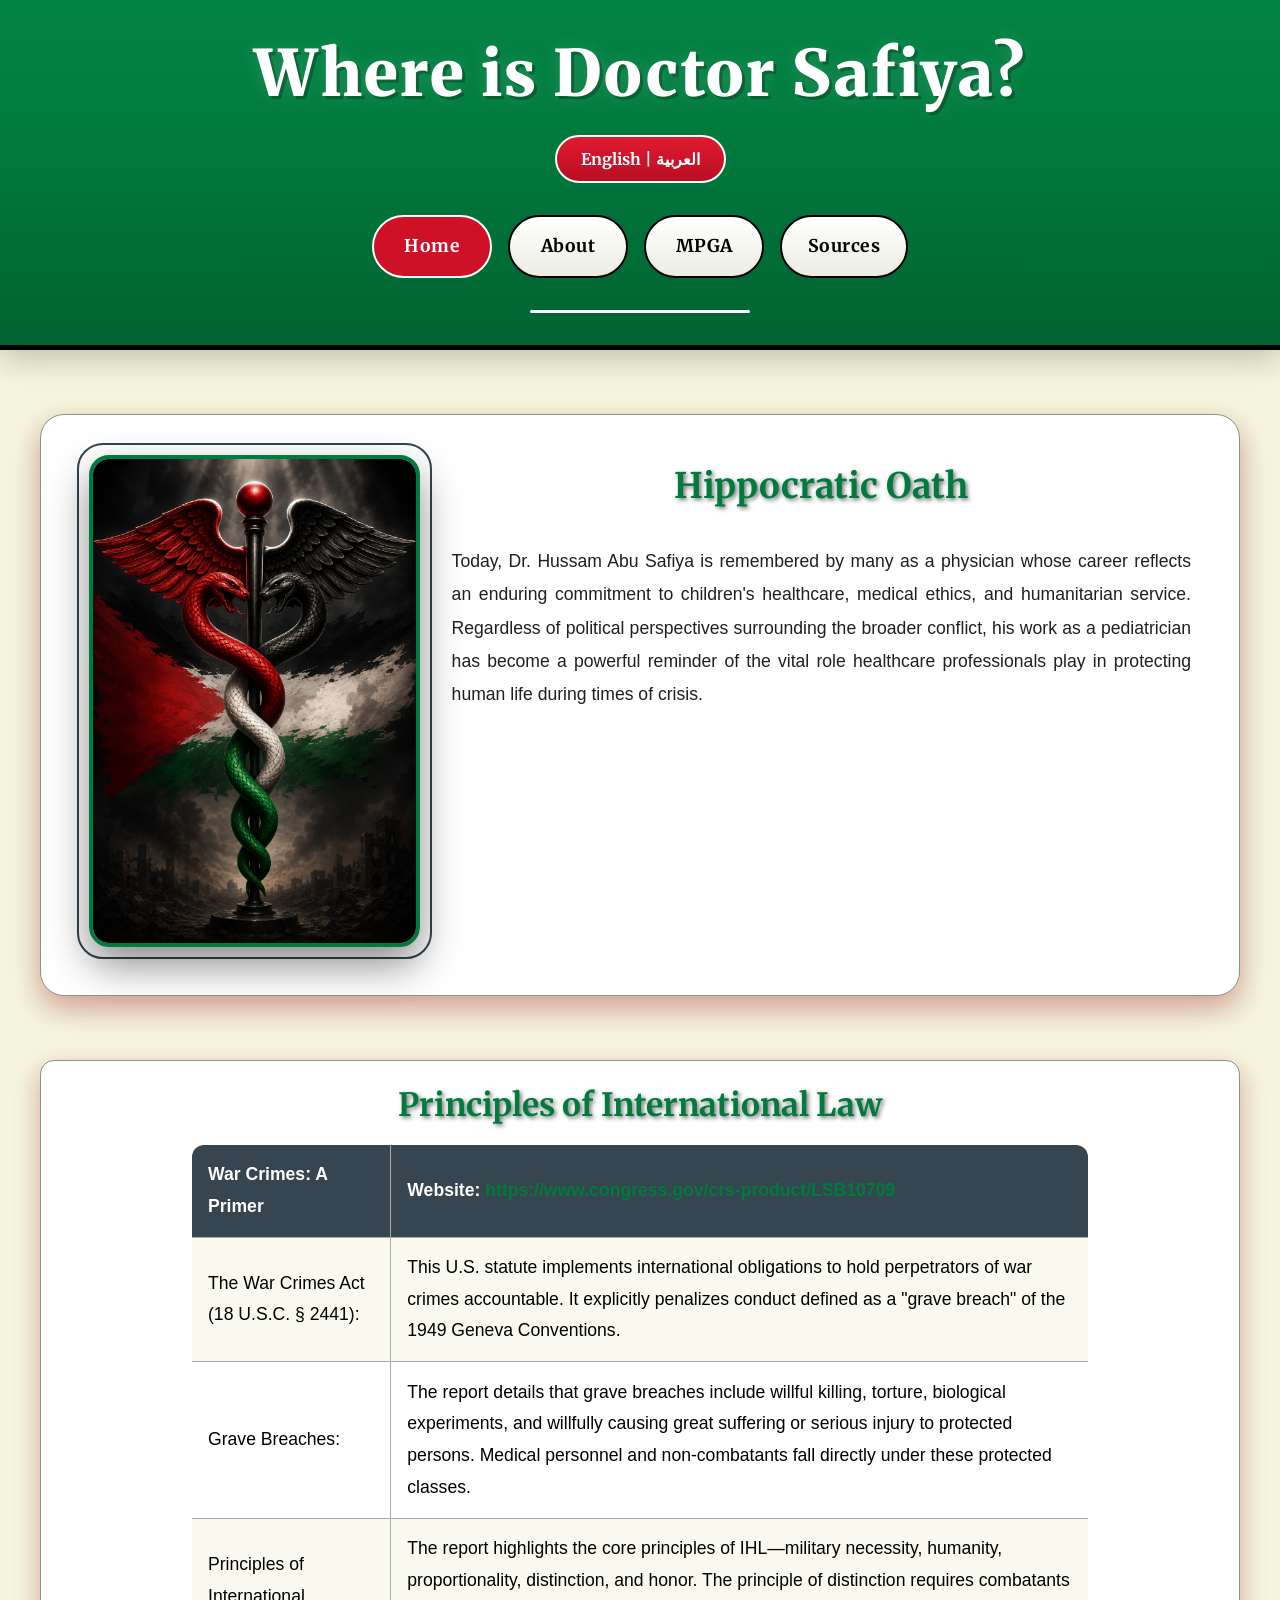
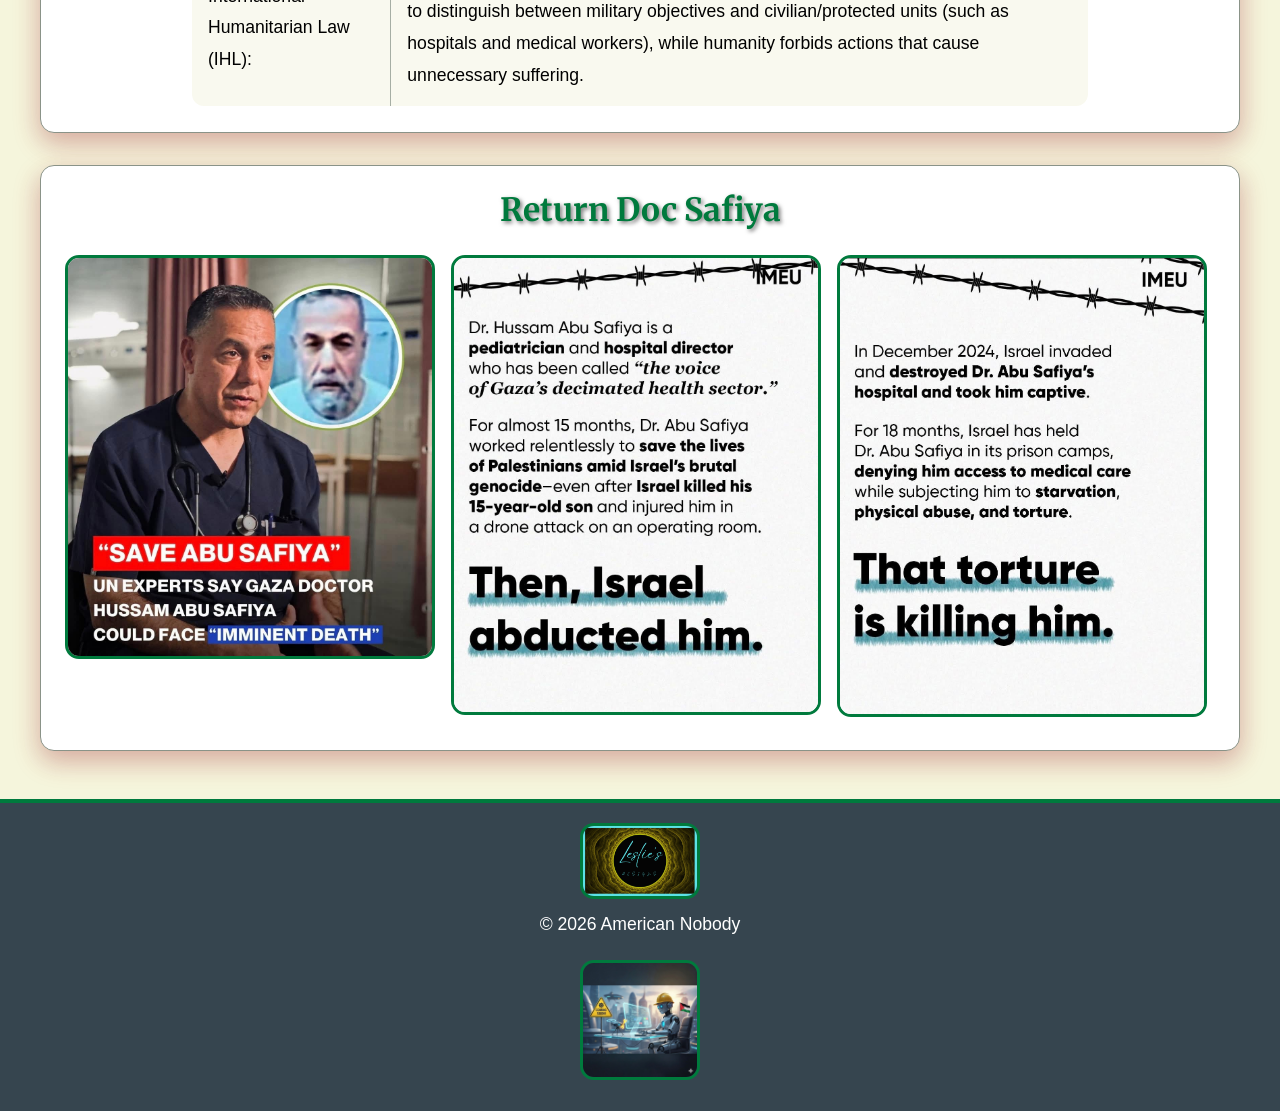
==== commit c7b22d6a: "Update image source in gallery item" ====
--- a/hobby.html
+++ b/hobby.html
@@ -130,7 +130,7 @@
             <img src="images/20.jpg" alt="humanti.org slideshow 6">
         </div>
         <div class="gallery-item">
-            <img src="images/21.jpg" alt="humanti.org slideshow 7">
+            <img src="images/26.jpg" alt="humanti.org slideshow 7">
         </div>
     </div>
 </section>
--- a/styles/styles.css
+++ b/styles/styles.css
@@ -490,8 +490,14 @@
 /*======================================
     Tables
 ======================================*/
+.hobby-table {
+    overflow-x: auto;
+    -webkit-overflow-scrolling: touch;
+}
+
 .hobby-table table {
     width: min(100%, 900px);
+    min-width: 680px;
     margin: 1rem auto 0;
     border-collapse: collapse;
     background: var(--white);
@@ -521,6 +527,7 @@
     color: var(--palestine-green);
     text-decoration: none;
     font-weight: 700;
+    overflow-wrap: anywhere;
 }
 
 .hobby-table a:hover,
@@ -528,6 +535,30 @@
 .hobby-table a:focus-visible {
     color: var(--palestine-red);
     text-decoration: underline;
+}
+
+.table-cell-copy {
+    position: relative;
+}
+
+.table-read-more {
+    display: none;
+    margin-top: 0.55rem;
+    padding: 0.35rem 0.7rem;
+    border: 1px solid var(--charcoal-gray);
+    border-radius: 999px;
+    background: var(--surface-light);
+    color: var(--charcoal-gray);
+    font-family: var(--body-font);
+    font-size: 0.85rem;
+    font-weight: 700;
+    cursor: pointer;
+}
+
+.table-read-more:hover,
+.table-read-more:focus-visible {
+    background: var(--charcoal-gray);
+    color: var(--white);
 }
 
 /*======================================
@@ -563,10 +594,35 @@
     Media Queries
 ======================================*/
 /* ============================== */
-/* Large Desktop Media Query      */
-/* 1440px and up                  */
-/* ============================== */
-@media (min-width: 1440px) {
+/* Ultra Wide Desktop Screens     */
+/* 1920px and up (large monitors) */
+/* ============================== */
+@media (min-width: 1920px) {
+    body {
+        background: linear-gradient(180deg, #F5F5DC 0%, #ECF4E8 48%, #F5F5DC 100%);
+    }
+
+    main {
+        max-width: 1480px;
+        margin: 0 auto;
+    }
+
+    .gallery-item {
+        flex: 0 0 calc((100% - 2rem) / 3);
+    }
+
+    .action-list img {
+        width: 780px;
+        height: 520px;
+        max-width: none;
+    }
+}
+
+/* ============================== */
+/* Large Desktop Screens          */
+/* 1440px to 1919px (big laptops) */
+/* ============================== */
+@media (min-width: 1440px) and (max-width: 1919px) {
     body {
         background: linear-gradient(180deg, #F5F5DC 0%, #ECF4E8 48%, #F5F5DC 100%);
     }
@@ -588,10 +644,10 @@
 }
 
 /* ============================== */
-/* Desktop Media Query            */
-/* 1024px to 1439px               */
-/* ============================== */
-@media (min-width: 1024px) and (max-width: 1439px) {
+/* Standard Desktop Screens       */
+/* 1200px to 1439px (desktop)     */
+/* ============================== */
+@media (min-width: 1200px) and (max-width: 1439px) {
     main {
         max-width: 1200px;
         margin: 0 auto;
@@ -604,8 +660,8 @@
     }
 
     .hero-image {
-        flex: 0 0 28.5%;
-        margin-top: -0.75rem;
+        flex: 0 0 30%;
+        margin-top: -0.5rem;
     }
 
     .main-text {
@@ -613,8 +669,8 @@
     }
 
     .action-list img {
-        width: 720px;
-        height: 480px;
+        width: 640px;
+        height: 430px;
         max-width: none;
     }
 
@@ -624,15 +680,42 @@
 }
 
 /* ============================== */
-/* Tablet Media Query             */
-/* 768px to 1023px                */
-/* ============================== */
-@media (min-width: 768px) and (max-width: 1023px) {
-    div {
-        margin-left: auto;
-        margin-right: auto;
-    }
-
+/* Small Desktop / Laptop Screens */
+/* 1024px to 1199px (laptops)     */
+/* ============================== */
+@media (min-width: 1024px) and (max-width: 1199px) {
+    main {
+        max-width: 1040px;
+        margin: 0 auto;
+    }
+
+    .main-content {
+        display: flex;
+        align-items: flex-start;
+        gap: 1.5rem;
+        padding: 2rem;
+    }
+
+    .hero-image {
+        flex: 0 0 33%;
+    }
+
+    .gallery-item {
+        flex: 0 0 calc((100% - 2rem) / 3);
+    }
+
+    .action-list img {
+        width: 560px;
+        height: 380px;
+        max-width: none;
+    }
+}
+
+/* ============================== */
+/* Tablet Landscape Screens       */
+/* 900px to 1023px (horizontal)   */
+/* ============================== */
+@media (min-width: 900px) and (max-width: 1023px) {
     .menu-toggle {
         display: inline-block;
         margin-top: 0.5rem;
@@ -650,6 +733,11 @@
         display: flex;
     }
 
+    .main-content {
+        gap: 1.5rem;
+        padding: 2rem;
+    }
+
     .gallery-item {
         flex: 0 0 calc((100% - 1rem) / 2);
     }
@@ -657,18 +745,23 @@
     .action-list {
         justify-content: flex-start;
     }
-}
-
-/* ============================== */
-/* Mobile Media Query             */
-/* 767px and below                */
-/* ============================== */
-@media (max-width: 767px) {
-    div {
-        margin-left: auto;
-        margin-right: auto;
-    }
-
+
+    .hobby-table table {
+        min-width: 620px;
+    }
+
+    .hobby-table th,
+    .hobby-table td {
+        padding: 0.8rem 0.85rem;
+        font-size: 1rem;
+    }
+}
+
+/* ============================== */
+/* Tablet Portrait Screens        */
+/* 768px to 899px (vertical)      */
+/* ============================== */
+@media (min-width: 768px) and (max-width: 899px) {
     .menu-toggle {
         display: inline-block;
         margin-top: 0.5rem;
@@ -686,6 +779,58 @@
         display: flex;
     }
 
+    .main-content {
+        flex-direction: column;
+        padding: 2rem;
+        gap: 2rem;
+    }
+
+    .hero-image {
+        flex: none;
+        width: 100%;
+    }
+
+    .gallery-item {
+        flex: 0 0 calc((100% - 1rem) / 2);
+    }
+
+    .action-list {
+        justify-content: flex-start;
+    }
+
+    .hobby-table table {
+        min-width: 560px;
+    }
+
+    .hobby-table th,
+    .hobby-table td {
+        padding: 0.75rem 0.8rem;
+        font-size: 0.98rem;
+    }
+}
+
+/* ============================== */
+/* Large Mobile Screens           */
+/* 576px to 767px (large phones)  */
+/* ============================== */
+@media (min-width: 576px) and (max-width: 767px) {
+    .menu-toggle {
+        display: inline-block;
+        margin-top: 0.5rem;
+    }
+
+    .link-nav {
+        display: none;
+        width: 100%;
+        flex-direction: column;
+        align-items: center;
+        margin-top: 0.75rem;
+    }
+
+    nav.is-open .link-nav {
+        display: flex;
+    }
+
     .gallery-content,
     .action-items {
         display: block;
@@ -697,11 +842,19 @@
     }
 
     .hobby-table table {
+        display: table;
+        min-width: 520px;
+    }
+
+    .hobby-table th,
+    .hobby-table td {
+        padding: 0.7rem 0.75rem;
+        font-size: 0.95rem;
+        line-height: 1.5;
+    }
+
+    .hobby-mobile-list {
         display: none;
-    }
-
-    .hobby-mobile-list {
-        display: block;
         margin: 0.75rem 0 0;
     }
 
@@ -713,14 +866,11 @@
 
     .gallery-item {
         flex: 0 0 100%;
+        scroll-snap-align: start;
     }
 
     .scrolling-gallery {
         scroll-snap-type: x mandatory;
-    }
-
-    .gallery-item {
-        scroll-snap-align: start;
     }
 
     .action-list {
@@ -735,11 +885,10 @@
         height: 180px;
     }
 
-
     .main-content {
         flex-direction: column;
-        padding: 2rem;
-        gap: 2rem;
+        padding: 1.5rem;
+        gap: 1.5rem;
     }
 
     .hero-image {
@@ -748,7 +897,205 @@
     }
 }
 
+/* ============================== */
+/* Medium Mobile Screens          */
+/* 421px to 575px (most phones)   */
+/* ============================== */
+@media (min-width: 421px) and (max-width: 575px) {
+    .menu-toggle {
+        display: inline-block;
+        margin-top: 0.5rem;
+    }
+
+    .link-nav {
+        display: none;
+        width: 100%;
+        flex-direction: column;
+        align-items: center;
+        margin-top: 0.75rem;
+    }
+
+    nav.is-open .link-nav {
+        display: flex;
+    }
+
+    .gallery-content,
+    .action-items {
+        display: block;
+        width: 100%;
+    }
+
+    .hobby-table {
+        padding: 1rem;
+    }
+
+    .hobby-table table {
+        display: table;
+        min-width: 480px;
+    }
+
+    .hobby-table th,
+    .hobby-table td {
+        padding: 0.65rem 0.7rem;
+        font-size: 0.92rem;
+        line-height: 1.45;
+    }
+
+    .table-read-more {
+        display: inline-block;
+    }
+
+    .table-cell-copy.is-collapsed {
+        max-height: 5.8em;
+        overflow: hidden;
+    }
+
+    .table-cell-copy.is-collapsed::after {
+        content: "";
+        position: absolute;
+        left: 0;
+        right: 0;
+        bottom: 0;
+        height: 2.1em;
+        background: linear-gradient(180deg, rgba(255, 255, 255, 0), var(--white));
+        pointer-events: none;
+    }
+
+    .hobby-mobile-list {
+        display: none;
+        margin: 0.75rem 0 0;
+    }
+
+    .hobby-mobile-list li {
+        padding: 1rem;
+        margin-bottom: 0.75rem;
+        border-radius: 10px;
+    }
+
+    .gallery-item {
+        flex: 0 0 100%;
+        scroll-snap-align: start;
+    }
+
+    .scrolling-gallery {
+        scroll-snap-type: x mandatory;
+    }
+
+    .action-list {
+        justify-content: flex-start;
+        overflow-x: hidden;
+        overflow-y: auto;
+        -webkit-overflow-scrolling: touch;
+        padding-bottom: 0.25rem;
+    }
+
+    .action-list img {
+        width: 100%;
+        max-width: 100%;
+        height: 200px;
+        object-fit: cover;
+    }
+
+    .main-content {
+        flex-direction: column;
+        padding: 1.25rem;
+        gap: 1.25rem;
+        margin: 1.25rem 0.75rem;
+    }
+
+    .hero-image {
+        flex: none;
+        width: 100%;
+    }
+}
+
+/* ============================== */
+/* Small Mobile Screens           */
+/* 420px and below (small phones) */
+/* ============================== */
 @media (max-width: 420px) {
+    .menu-toggle {
+        display: inline-block;
+        margin-top: 0.5rem;
+    }
+
+    .link-nav {
+        display: none;
+        width: 100%;
+        flex-direction: column;
+        align-items: center;
+        margin-top: 0.75rem;
+    }
+
+    nav.is-open .link-nav {
+        display: flex;
+    }
+
+    .gallery-content,
+    .action-items {
+        display: block;
+        width: 100%;
+    }
+
+    .hobby-table {
+        padding: 1rem;
+    }
+
+    .hobby-table table {
+        display: table;
+        min-width: 440px;
+    }
+
+    .hobby-table th,
+    .hobby-table td {
+        padding: 0.6rem 0.65rem;
+        font-size: 0.88rem;
+        line-height: 1.4;
+    }
+
+    .table-read-more {
+        display: inline-block;
+        font-size: 0.82rem;
+    }
+
+    .table-cell-copy.is-collapsed {
+        max-height: 5.4em;
+        overflow: hidden;
+    }
+
+    .table-cell-copy.is-collapsed::after {
+        content: "";
+        position: absolute;
+        left: 0;
+        right: 0;
+        bottom: 0;
+        height: 2em;
+        background: linear-gradient(180deg, rgba(255, 255, 255, 0), var(--white));
+        pointer-events: none;
+    }
+
+    .hobby-mobile-list {
+        display: none;
+        margin: 0.75rem 0 0;
+    }
+
+    .gallery-item {
+        flex: 0 0 100%;
+        scroll-snap-align: start;
+    }
+
+    .scrolling-gallery {
+        scroll-snap-type: x mandatory;
+    }
+
+    .action-list {
+        justify-content: flex-start;
+        overflow-x: hidden;
+        overflow-y: auto;
+        -webkit-overflow-scrolling: touch;
+        padding-bottom: 0.25rem;
+    }
+
     header {
         padding: 1.25rem 1rem;
     }
@@ -775,6 +1122,7 @@
         margin: 1.25rem 0.75rem;
         padding: 1rem;
         gap: 1rem;
+        flex-direction: column;
     }
 
     .main-text h2 {
@@ -802,6 +1150,11 @@
         object-fit: cover;
     }
 
+    .hero-image {
+        flex: none;
+        width: 100%;
+    }
+
     .hobby-mobile-list li {
         padding: 0.8rem;
         font-size: 0.95rem;
@@ -817,7 +1170,8 @@
 }
 
 /* ============================== */
-/* Print Media Query              */
+/* Print Styles                   */
+/* Printer-friendly output        */
 /* ============================== */
 @media print {
     body {
